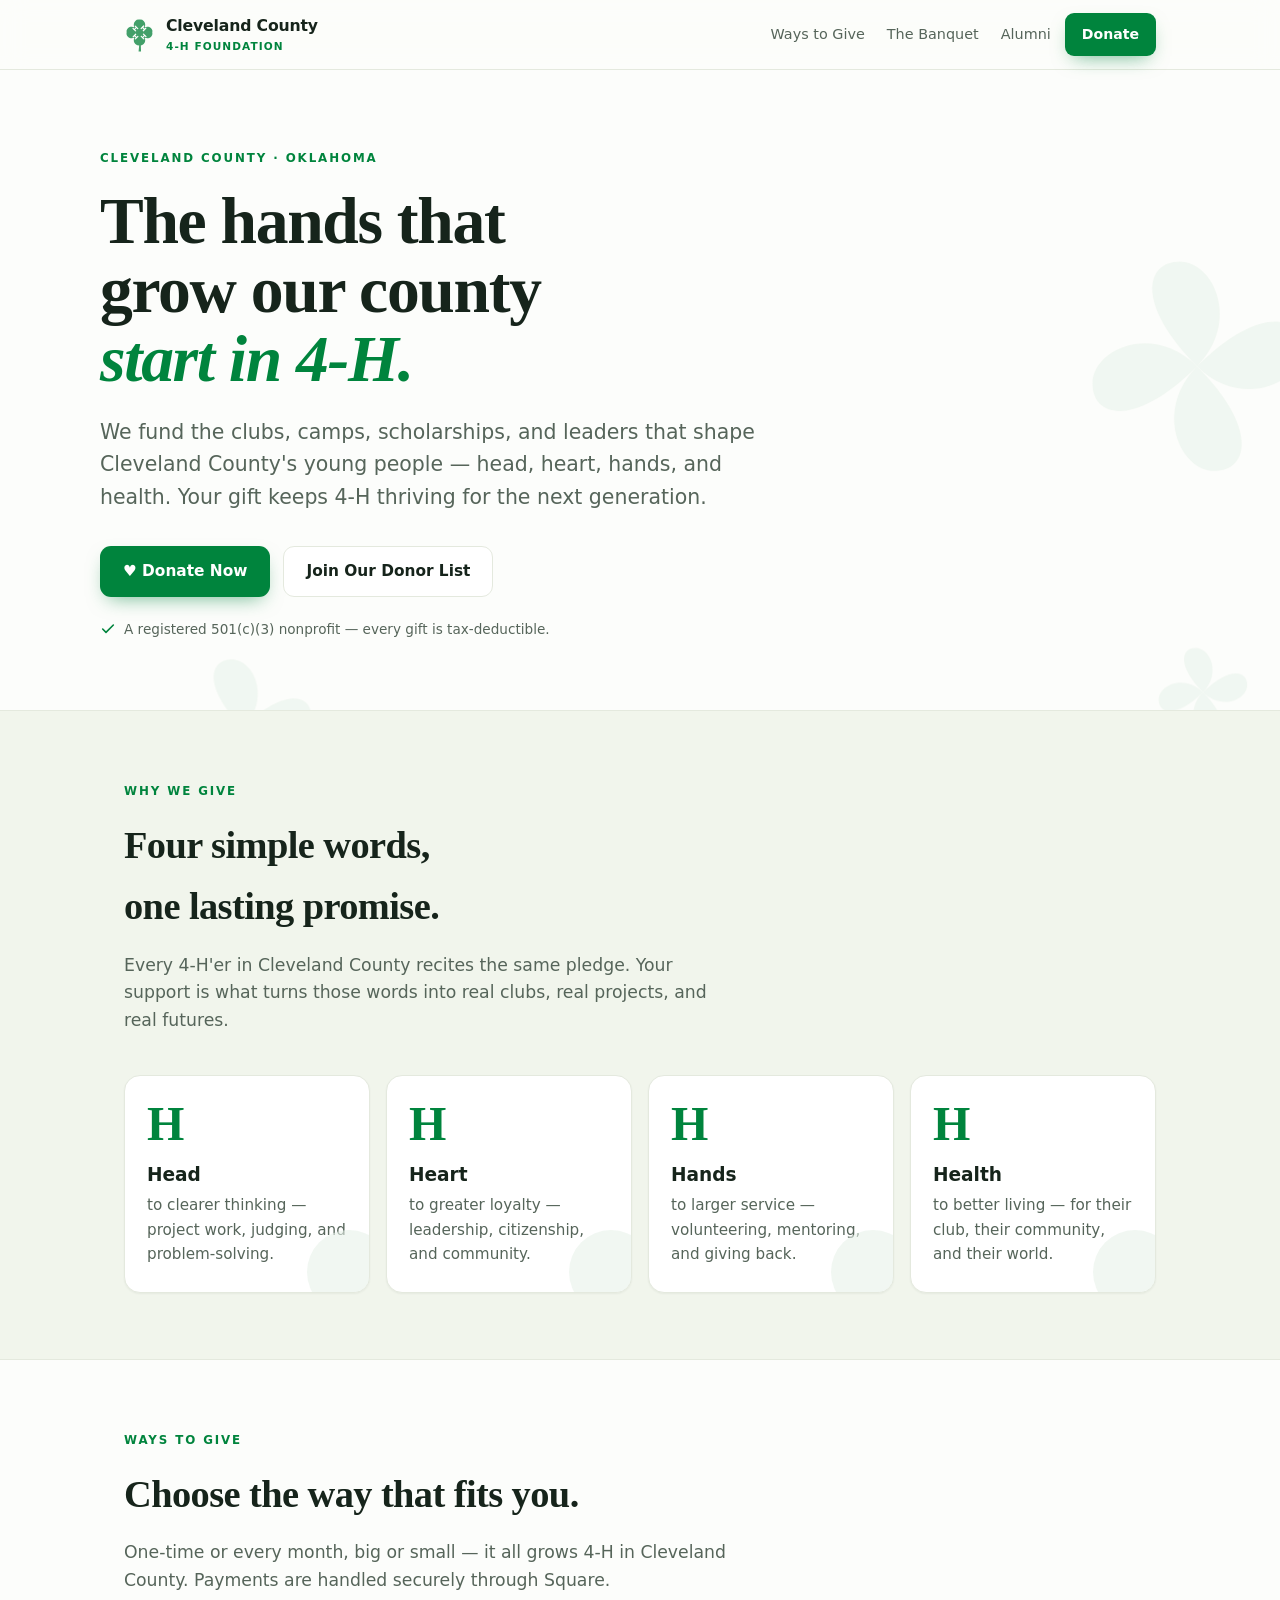
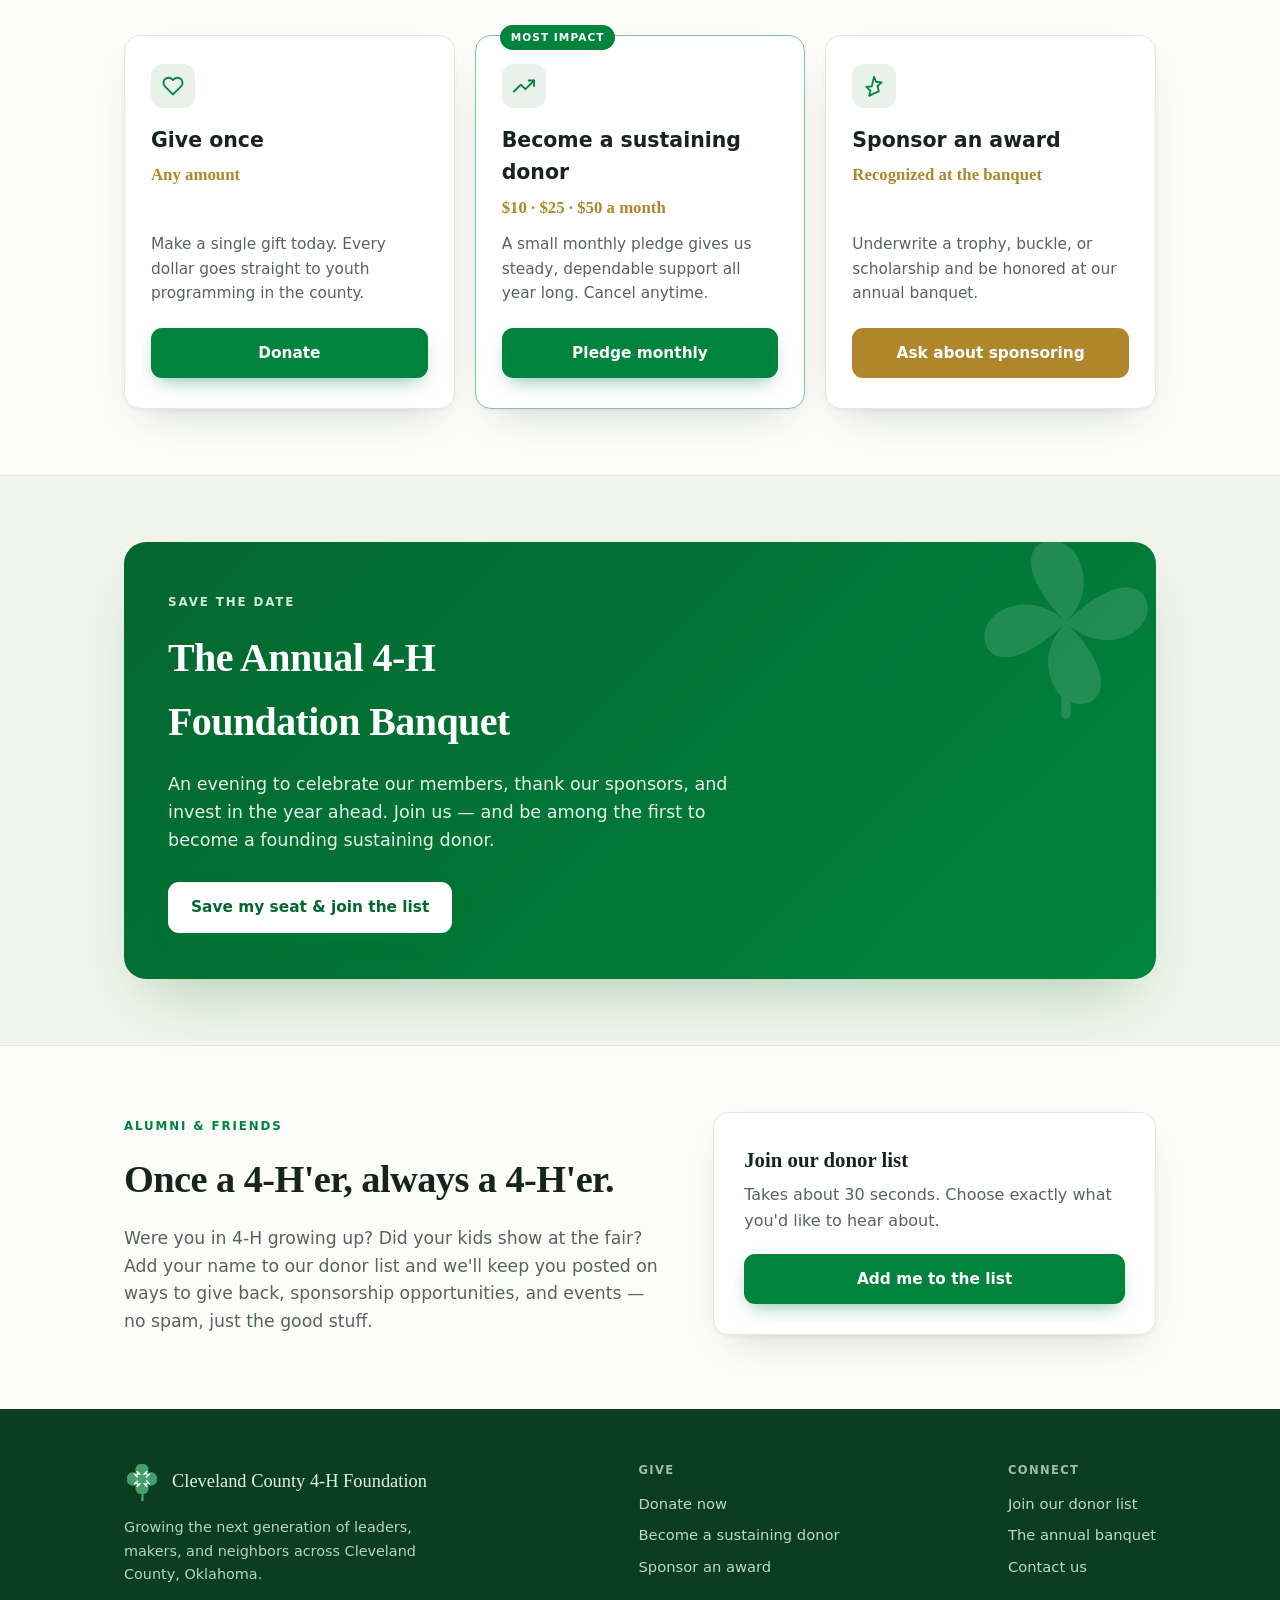
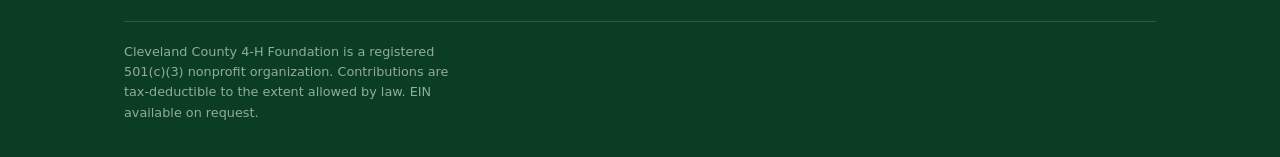
==== index.html @ 8905338c "Add donor-list backend + on-site signup form; refine logo - Cloudflare Pages Functions: /api/join (s" ====
<!DOCTYPE html>
<html lang="en">
<head>
<meta charset="utf-8">
<meta name="viewport" content="width=device-width, initial-scale=1">
<meta name="description" content="The Cleveland County 4-H Foundation funds the clubs, camps, scholarships, and leaders that shape young people across Cleveland County, Oklahoma. Donate or join our donor list.">
<link rel="canonical" href="https://ccok4h.org/">
<link rel="icon" type="image/png" href="/assets/favicon.png">
<meta name="theme-color" content="#00843D">
<meta property="og:type" content="website">
<meta property="og:site_name" content="Cleveland County 4-H Foundation">
<meta property="og:title" content="Cleveland County 4-H Foundation">
<meta property="og:description" content="Growing the next generation across Cleveland County, Oklahoma. Donate or join our donor list.">
<meta property="og:url" content="https://ccok4h.org/">
<meta property="og:image" content="https://ccok4h.org/assets/og-image.png">
<meta property="og:image:width" content="1200">
<meta property="og:image:height" content="630">
<meta name="twitter:card" content="summary_large_image">
<meta name="twitter:title" content="Cleveland County 4-H Foundation">
<meta name="twitter:description" content="Growing the next generation across Cleveland County, Oklahoma.">
<meta name="twitter:image" content="https://ccok4h.org/assets/og-image.png">
<title>Cleveland County 4-H Foundation</title>
<style>
  :root {
    --ground: #FCFDFB;
    --ground-2: #F1F5EC;
    --surface: #FFFFFF;
    --ink: #16241B;
    --muted: #56655A;
    --faint: #859388;
    --line: #E4E9DE;
    --green: #00843D;
    --green-deep: #04672F;
    --green-ink: #0B3D22;
    --green-soft: #E8F2EA;
    --gold: #B0862A;
    --gold-soft: #F7F0DC;
    --shadow-sm: 0 1px 2px rgba(16,36,27,.05);
    --shadow: 0 2px 4px rgba(16,36,27,.04), 0 18px 40px -20px rgba(16,36,27,.22);
    --shadow-lg: 0 30px 60px -24px rgba(4,103,47,.30);
    --r: 16px;
    --maxw: 1080px;
  }
  @media (prefers-color-scheme: dark) {
    :root {
      --ground: #0D110B; --ground-2: #141A11; --surface: #171E13;
      --ink: #E9EFE3; --muted: #A0AC9B; --faint: #6F7C69; --line: #29321F;
      --green: #57BB7E; --green-deep: #74CB95; --green-ink: #BFE6CC; --green-soft: #182617;
      --gold: #D3B058; --gold-soft: #251F0F;
      --shadow-sm: 0 1px 2px rgba(0,0,0,.4);
      --shadow: 0 2px 4px rgba(0,0,0,.3), 0 22px 48px -22px rgba(0,0,0,.7);
      --shadow-lg: 0 34px 70px -26px rgba(0,0,0,.8);
    }
  }
  :root[data-theme="light"] {
    --ground: #FCFDFB; --ground-2: #F1F5EC; --surface: #FFFFFF; --ink: #16241B;
    --muted: #56655A; --faint: #859388; --line: #E4E9DE; --green: #00843D;
    --green-deep: #04672F; --green-ink: #0B3D22; --green-soft: #E8F2EA; --gold: #B0862A;
    --gold-soft: #F7F0DC; --shadow-sm: 0 1px 2px rgba(16,36,27,.05);
    --shadow: 0 2px 4px rgba(16,36,27,.04), 0 18px 40px -20px rgba(16,36,27,.22);
    --shadow-lg: 0 30px 60px -24px rgba(4,103,47,.30);
  }
  :root[data-theme="dark"] {
    --ground: #0D110B; --ground-2: #141A11; --surface: #171E13; --ink: #E9EFE3;
    --muted: #A0AC9B; --faint: #6F7C69; --line: #29321F; --green: #57BB7E;
    --green-deep: #74CB95; --green-ink: #BFE6CC; --green-soft: #182617; --gold: #D3B058;
    --gold-soft: #251F0F; --shadow-sm: 0 1px 2px rgba(0,0,0,.4);
    --shadow: 0 2px 4px rgba(0,0,0,.3), 0 22px 48px -22px rgba(0,0,0,.7);
    --shadow-lg: 0 34px 70px -26px rgba(0,0,0,.8);
  }

  * { box-sizing: border-box; }
  html { scroll-behavior: smooth; }
  body {
    margin: 0;
    background: var(--ground);
    color: var(--ink);
    font-family: system-ui, -apple-system, "Segoe UI", Roboto, sans-serif;
    line-height: 1.6;
    -webkit-font-smoothing: antialiased;
  }
  .serif { font-family: Georgia, "Iowan Old Style", "Times New Roman", ui-serif, serif; }
  .eyebrow {
    font-size: .74rem; font-weight: 700; letter-spacing: .16em;
    text-transform: uppercase; color: var(--green);
  }
  a { color: inherit; }
  .shell { max-width: var(--maxw); margin: 0 auto; padding: 0 24px; }

  /* Nav */
  nav {
    position: sticky; top: 0; z-index: 40;
    background: color-mix(in srgb, var(--ground) 82%, transparent);
    backdrop-filter: saturate(1.4) blur(12px);
    border-bottom: 1px solid var(--line);
  }
  .nav-in { max-width: var(--maxw); margin: 0 auto; padding: 13px 24px; display: flex; align-items: center; gap: 14px; }
  .brand { display: flex; align-items: center; gap: 11px; font-weight: 700; font-size: .98rem; letter-spacing: -.01em; }
  .brand .cl { width: 31px; height: auto; flex: none; }
  .brand small { display: block; font-weight: 600; font-size: .66rem; letter-spacing: .1em; text-transform: uppercase; color: var(--green); }
  .nav-spacer { flex: 1; }
  .nav-links { display: flex; gap: 22px; font-size: .9rem; color: var(--muted); }
  .nav-links a { text-decoration: none; }
  .nav-links a:hover { color: var(--green); }

  /* Buttons */
  .btn {
    display: inline-flex; align-items: center; justify-content: center; gap: 8px;
    font: inherit; font-weight: 650; font-size: .96rem;
    padding: 12px 22px; border-radius: 11px; cursor: pointer;
    text-decoration: none; border: 1.5px solid transparent; transition: all .16s; white-space: nowrap;
  }
  .btn.primary { background: var(--green); color: #fff; box-shadow: 0 8px 20px -8px color-mix(in srgb, var(--green) 60%, transparent); }
  .btn.primary:hover { background: var(--green-deep); transform: translateY(-1px); box-shadow: 0 12px 26px -8px color-mix(in srgb, var(--green) 65%, transparent); }
  .btn.ghost { background: var(--surface); color: var(--ink); border-color: var(--line); }
  .btn.ghost:hover { border-color: var(--green); color: var(--green); transform: translateY(-1px); }
  .btn.gold { background: var(--gold); color: #fff; }
  .btn.gold:hover { filter: brightness(1.05); transform: translateY(-1px); }
  .btn.sm { padding: 9px 16px; font-size: .88rem; border-radius: 9px; }
  .btn:focus-visible { outline: 3px solid color-mix(in srgb, var(--green) 40%, transparent); outline-offset: 2px; }

  /* Hero */
  header.hero { position: relative; overflow: hidden; }
  .hero-bg { position: absolute; inset: 0; z-index: 0; pointer-events: none; }
  .hero-in { position: relative; z-index: 1; padding: 74px 0 70px; }
  .hero h1 {
    font-weight: 600; letter-spacing: -.02em; line-height: 1.05;
    font-size: clamp(2.3rem, 6.2vw, 4.1rem); margin: 18px 0 0; max-width: 15ch; text-wrap: balance;
  }
  .hero h1 em { font-style: italic; color: var(--green); }
  .hero .lede { font-size: clamp(1.05rem, 2.2vw, 1.28rem); color: var(--muted); max-width: 52ch; margin: 22px 0 0; }
  .hero-cta { display: flex; flex-wrap: wrap; gap: 13px; margin-top: 32px; }
  .trust { margin-top: 22px; font-size: .85rem; color: var(--muted); display: flex; align-items: center; gap: 8px; }
  .trust svg { color: var(--green); flex: none; }

  /* Section frame */
  section { padding: 66px 0; }
  section.tint { background: var(--ground-2); border-top: 1px solid var(--line); border-bottom: 1px solid var(--line); }
  .sec-head { max-width: 60ch; }
  .sec-head h2 { font-weight: 600; letter-spacing: -.015em; font-size: clamp(1.7rem, 4vw, 2.4rem); margin: 12px 0 0; text-wrap: balance; }
  .sec-head p { color: var(--muted); font-size: 1.08rem; margin: 14px 0 0; }

  /* Pledge / four H */
  .pledge-grid { display: grid; grid-template-columns: repeat(4, 1fr); gap: 16px; margin-top: 40px; }
  .h-card {
    background: var(--surface); border: 1px solid var(--line); border-radius: var(--r);
    padding: 24px 22px 26px; box-shadow: var(--shadow-sm); position: relative; overflow: hidden;
  }
  .h-card .big { font-family: Georgia, serif; font-size: 3rem; font-weight: 600; color: var(--green); line-height: 1; }
  .h-card h3 { margin: 12px 0 4px; font-size: 1.16rem; }
  .h-card p { margin: 0; color: var(--muted); font-size: .95rem; }
  .h-card::after { content: ""; position: absolute; right: -22px; bottom: -22px; width: 84px; height: 84px; background: var(--green-soft); border-radius: 50%; opacity: .6; }

  /* Ways to give */
  .give-grid { display: grid; grid-template-columns: repeat(3, 1fr); gap: 20px; margin-top: 40px; }
  .give {
    background: var(--surface); border: 1px solid var(--line); border-radius: var(--r);
    padding: 28px 26px 30px; display: flex; flex-direction: column; box-shadow: var(--shadow);
    transition: transform .18s, box-shadow .18s; position: relative;
  }
  .give:hover { transform: translateY(-3px); box-shadow: var(--shadow-lg); }
  .give.feature { border-color: color-mix(in srgb, var(--green) 40%, var(--line)); }
  .give .tag {
    position: absolute; top: -11px; left: 24px; background: var(--green); color: #fff;
    font-size: .66rem; font-weight: 700; letter-spacing: .1em; text-transform: uppercase;
    padding: 4px 11px; border-radius: 999px;
  }
  .give .ic { width: 44px; height: 44px; border-radius: 12px; background: var(--green-soft); color: var(--green); display: grid; place-items: center; margin-bottom: 16px; }
  .give h3 { margin: 0 0 6px; font-size: 1.28rem; }
  .give .amt { font-family: Georgia, serif; font-size: 1.05rem; color: var(--gold); font-weight: 600; margin: 0 0 10px; }
  .give p { margin: 0 0 22px; color: var(--muted); font-size: .96rem; flex: 1; }
  .give .btn { width: 100%; }

  /* Banquet */
  .banner {
    background: linear-gradient(135deg, var(--green-deep), var(--green));
    color: #fff; border-radius: 22px; padding: 46px 44px; position: relative; overflow: hidden;
    box-shadow: var(--shadow-lg);
  }
  .banner .eyebrow { color: color-mix(in srgb, #fff 82%, var(--green)); }
  .banner h2 { color: #fff; font-weight: 600; letter-spacing: -.015em; font-size: clamp(1.8rem, 4vw, 2.5rem); margin: 12px 0 0; max-width: 20ch; text-wrap: balance; }
  .banner p { color: rgba(255,255,255,.9); font-size: 1.1rem; max-width: 54ch; margin: 16px 0 0; }
  .banner .btn { margin-top: 28px; }
  .banner .btn.primary { background: #fff; color: var(--green-deep); }
  .banner .btn.primary:hover { background: #fff; filter: brightness(.96); }
  .banner .cl-water { position: absolute; right: -40px; top: -40px; width: 260px; height: 260px; opacity: .13; }

  /* Alumni split */
  .split { display: grid; grid-template-columns: 1.1fr .9fr; gap: 48px; align-items: center; }
  .split .card {
    background: var(--surface); border: 1px solid var(--line); border-radius: var(--r);
    padding: 30px; box-shadow: var(--shadow);
  }
  .split .card h3 { margin: 0 0 6px; font-size: 1.3rem; }
  .split .card p { color: var(--muted); margin: 0 0 20px; }

  /* Footer */
  footer { background: var(--green-ink); color: color-mix(in srgb, #fff 88%, var(--green)); padding: 52px 0 34px; margin-top: 8px; }
  @media (prefers-color-scheme: dark) { footer { background: #0A0F08; } }
  :root[data-theme="dark"] footer { background: #0A0F08; }
  :root[data-theme="light"] footer { background: var(--green-ink); color: color-mix(in srgb, #fff 88%, var(--green)); }
  .foot-grid { display: flex; justify-content: space-between; gap: 32px; flex-wrap: wrap; align-items: flex-start; }
  .foot-brand { display: flex; align-items: center; gap: 12px; font-family: Georgia, serif; font-size: 1.15rem; }
  .foot-brand .cl { width: 36px; height: auto; }
  footer p { margin: 0; font-size: .9rem; opacity: .82; max-width: 40ch; }
  .foot-col h4 { font-size: .72rem; letter-spacing: .12em; text-transform: uppercase; margin: 0 0 12px; opacity: .7; }
  .foot-col a { display: block; color: inherit; text-decoration: none; opacity: .85; font-size: .92rem; margin-bottom: 8px; }
  .foot-col a:hover { opacity: 1; text-decoration: underline; }
  .foot-rule { border: none; border-top: 1px solid rgba(255,255,255,.14); margin: 34px 0 20px; }
  .foot-fine { font-size: .8rem; opacity: .62; }

  @media (max-width: 860px) {
    .pledge-grid { grid-template-columns: repeat(2, 1fr); }
    .give-grid { grid-template-columns: 1fr; }
    .split { grid-template-columns: 1fr; gap: 28px; }
    .nav-links { display: none; }
  }
  @media (max-width: 460px) {
    .pledge-grid { grid-template-columns: 1fr; }
    .banner { padding: 34px 26px; }
  }
  @media (prefers-reduced-motion: reduce) { html { scroll-behavior: auto; } * { transition: none !important; } }

  /* Join modal */
  .modal-overlay {
    position: fixed; inset: 0; background: rgba(11,26,17,.55); backdrop-filter: blur(3px);
    display: none; align-items: flex-start; justify-content: center; padding: 5vh 16px;
    z-index: 100; overflow-y: auto;
  }
  .modal-overlay.open { display: flex; }
  .modal {
    background: var(--surface); border: 1px solid var(--line); border-radius: 18px;
    box-shadow: var(--shadow-lg); width: 100%; max-width: 520px; overflow: hidden;
  }
  .modal-head { padding: 22px 26px 16px; border-bottom: 1px solid var(--line); position: relative; }
  .modal-head h3 { margin: 0 0 4px; font-family: Georgia, serif; font-size: 1.35rem; }
  .modal-head p { margin: 0; color: var(--muted); font-size: .92rem; }
  .modal-close {
    position: absolute; top: 14px; right: 16px; background: none; border: none;
    font-size: 1.6rem; line-height: 1; color: var(--faint); cursor: pointer; padding: 4px 8px; border-radius: 8px;
  }
  .modal-close:hover { color: var(--ink); background: var(--ground-2); }
  .modal-body { padding: 22px 26px 26px; }
  form.join { display: flex; flex-direction: column; gap: 15px; }
  .frow { display: flex; gap: 12px; }
  .frow > .fld { flex: 1; min-width: 0; }
  .fld { display: flex; flex-direction: column; gap: 5px; }
  .fld > span.lb { font-size: .72rem; font-weight: 700; letter-spacing: .04em; text-transform: uppercase; color: var(--muted); }
  .fld input, .fld select {
    font: inherit; color: var(--ink); background: var(--surface);
    border: 1.5px solid var(--line); border-radius: 9px; padding: 10px 12px; width: 100%;
  }
  .fld input:focus, .fld select:focus { outline: none; border-color: var(--green); box-shadow: 0 0 0 3px color-mix(in srgb, var(--green) 20%, transparent); }
  .ints { display: grid; grid-template-columns: 1fr 1fr; gap: 8px; }
  .int { display: flex; align-items: center; gap: 9px; border: 1.5px solid var(--line); border-radius: 9px; padding: 9px 11px; font-size: .88rem; cursor: pointer; }
  .int:has(input:checked) { border-color: var(--green); background: var(--green-soft); }
  .int input, .mrow input { accent-color: var(--green); width: 17px; height: 17px; flex: none; margin: 0; }
  .mrow { display: flex; align-items: center; gap: 10px; font-size: .93rem; cursor: pointer; }
  .hpot { position: absolute; left: -9999px; width: 1px; height: 1px; overflow: hidden; }
  .msg { font-size: .88rem; padding: 10px 12px; border-radius: 9px; display: none; }
  .msg.err { display: block; background: color-mix(in srgb, #A5342A 12%, var(--surface)); color: #A5342A; border: 1px solid color-mix(in srgb, #A5342A 30%, transparent); }
  .modal-ok { text-align: center; padding: 14px 6px 6px; }
  .modal-ok .big { font-size: 2.6rem; }
  .modal-ok h3 { font-family: Georgia, serif; margin: 8px 0 6px; font-size: 1.4rem; }
  .modal-ok p { color: var(--muted); margin: 0; }
</style>
</head>
<body>
<!-- reusable clovers -->
<svg width="0" height="0" style="position:absolute" aria-hidden="true"><defs>
  <!-- simple silhouette for faint background decor -->
  <g id="clover">
    <path d="M50 50 C 50 30, 30 22, 22 30 C 14 38, 22 50, 50 50 Z" transform="rotate(-45 50 50)"/>
    <path d="M50 50 C 50 30, 30 22, 22 30 C 14 38, 22 50, 50 50 Z" transform="rotate(45 50 50)"/>
    <path d="M50 50 C 50 30, 30 22, 22 30 C 14 38, 22 50, 50 50 Z" transform="rotate(135 50 50)"/>
    <path d="M50 50 C 50 30, 30 22, 22 30 C 14 38, 22 50, 50 50 Z" transform="rotate(225 50 50)"/>
  </g>
  <!-- official-style 4-H emblem: four heart leaves with white H's + stem -->
  <path id="leaf4" d="M50 49 C 41 41 32 44 25 37 C 16 29 19 14 33 14 C 42 14 47 20 50 26 C 53 20 58 14 67 14 C 81 14 84 29 75 37 C 68 44 59 41 50 49 Z"/>
  <g id="h4" fill="#ffffff">
    <rect x="43" y="24" width="3.6" height="15" rx="0.5"/>
    <rect x="52.9" y="24" width="3.6" height="15" rx="0.5"/>
    <rect x="43" y="29.7" width="13.5" height="3.6" rx="0.5"/>
  </g>
  <g id="clover4h">
    <circle cx="50" cy="50" r="15" fill="#43A06A"/>
    <path d="M50 52 C 49 72 50 92 47 111 L 55 111 C 54 92 55 72 52 53 Z" fill="#43A06A"/>
    <g fill="#43A06A">
      <use href="#leaf4" transform="rotate(45 50 50)"/>
      <use href="#leaf4" transform="rotate(135 50 50)"/>
      <use href="#leaf4" transform="rotate(225 50 50)"/>
      <use href="#leaf4" transform="rotate(315 50 50)"/>
    </g>
    <use href="#h4" transform="rotate(45 50 50)"/>
    <use href="#h4" transform="rotate(135 50 50)"/>
    <use href="#h4" transform="rotate(225 50 50)"/>
    <use href="#h4" transform="rotate(315 50 50)"/>
  </g>
</defs></svg>

<nav>
  <div class="nav-in">
    <a class="brand" href="#top" style="text-decoration:none">
      <svg class="cl" viewBox="0 0 100 114" aria-hidden="true"><use href="#clover4h"/></svg>
      <span>Cleveland County<small>4-H Foundation</small></span>
    </a>
    <div class="nav-spacer"></div>
    <div class="nav-links">
      <a href="#give">Ways to Give</a>
      <a href="#banquet">The Banquet</a>
      <a href="#connect">Alumni</a>
    </div>
    <a class="btn primary sm" href="https://checkout.square.site/merchant/MLAEHHASYZ277/checkout/XHMNCW7ZCXHQAW6TO4HHCJDJ" target="_blank" rel="noopener" data-donate>Donate</a>
  </div>
</nav>

<header class="hero" id="top">
  <svg class="hero-bg" viewBox="0 0 1080 620" preserveAspectRatio="xMidYMid slice" aria-hidden="true">
    <g fill="var(--green)" opacity="0.05">
      <g transform="translate(880,120) scale(2.6)"><use href="#clover"/></g>
      <g transform="translate(120,470) scale(1.7)"><use href="#clover"/></g>
      <g transform="translate(960,470) scale(1.1)"><use href="#clover"/></g>
    </g>
  </svg>
  <div class="shell hero-in">
    <span class="eyebrow">Cleveland County · Oklahoma</span>
    <h1 class="serif">The hands that grow our county <em>start in 4-H.</em></h1>
    <p class="lede">We fund the clubs, camps, scholarships, and leaders that shape Cleveland County's young people — head, heart, hands, and health. Your gift keeps 4-H thriving for the next generation.</p>
    <div class="hero-cta">
      <a class="btn primary" href="https://checkout.square.site/merchant/MLAEHHASYZ277/checkout/XHMNCW7ZCXHQAW6TO4HHCJDJ" target="_blank" rel="noopener" data-donate>♥ Donate Now</a>
      <a class="btn ghost" href="#connect" data-join>Join Our Donor List</a>
    </div>
    <div class="trust">
      <svg width="16" height="16" viewBox="0 0 24 24" fill="none" stroke="currentColor" stroke-width="2.4"><path d="M20 6L9 17l-5-5" stroke-linecap="round" stroke-linejoin="round"/></svg>
      A registered 501(c)(3) nonprofit — every gift is tax-deductible.
    </div>
  </div>
</header>

<section class="tint">
  <div class="shell">
    <div class="sec-head">
      <span class="eyebrow">Why we give</span>
      <h2 class="serif">Four simple words, one lasting promise.</h2>
      <p>Every 4-H'er in Cleveland County recites the same pledge. Your support is what turns those words into real clubs, real projects, and real futures.</p>
    </div>
    <div class="pledge-grid">
      <div class="h-card"><div class="big serif">H</div><h3>Head</h3><p>to clearer thinking — project work, judging, and problem-solving.</p></div>
      <div class="h-card"><div class="big serif">H</div><h3>Heart</h3><p>to greater loyalty — leadership, citizenship, and community.</p></div>
      <div class="h-card"><div class="big serif">H</div><h3>Hands</h3><p>to larger service — volunteering, mentoring, and giving back.</p></div>
      <div class="h-card"><div class="big serif">H</div><h3>Health</h3><p>to better living — for their club, their community, and their world.</p></div>
    </div>
  </div>
</section>

<section id="give">
  <div class="shell">
    <div class="sec-head">
      <span class="eyebrow">Ways to give</span>
      <h2 class="serif">Choose the way that fits you.</h2>
      <p>One-time or every month, big or small — it all grows 4-H in Cleveland County. Payments are handled securely through Square.</p>
    </div>
    <div class="give-grid">
      <div class="give">
        <div class="ic"><svg width="22" height="22" viewBox="0 0 24 24" fill="none" stroke="currentColor" stroke-width="2"><path d="M20.8 4.6a5.5 5.5 0 00-7.8 0L12 5.6l-1-1a5.5 5.5 0 10-7.8 7.8l1 1 7.8 7.8 7.8-7.8 1-1a5.5 5.5 0 000-7.8z" stroke-linecap="round" stroke-linejoin="round"/></svg></div>
        <h3>Give once</h3>
        <p class="amt">Any amount</p>
        <p>Make a single gift today. Every dollar goes straight to youth programming in the county.</p>
        <a class="btn primary" href="https://checkout.square.site/merchant/MLAEHHASYZ277/checkout/XHMNCW7ZCXHQAW6TO4HHCJDJ" target="_blank" rel="noopener" data-donate>Donate</a>
      </div>
      <div class="give feature">
        <span class="tag">Most impact</span>
        <div class="ic"><svg width="22" height="22" viewBox="0 0 24 24" fill="none" stroke="currentColor" stroke-width="2"><path d="M23 6l-9.5 9.5-5-5L1 18" stroke-linecap="round" stroke-linejoin="round"/><path d="M17 6h6v6" stroke-linecap="round" stroke-linejoin="round"/></svg></div>
        <h3>Become a sustaining donor</h3>
        <p class="amt">$10 · $25 · $50 a month</p>
        <p>A small monthly pledge gives us steady, dependable support all year long. Cancel anytime.</p>
        <a class="btn primary" href="https://checkout.square.site/merchant/MLAEHHASYZ277/checkout/XHMNCW7ZCXHQAW6TO4HHCJDJ" target="_blank" rel="noopener" data-donate>Pledge monthly</a>
      </div>
      <div class="give">
        <div class="ic"><svg width="22" height="22" viewBox="0 0 24 24" fill="none" stroke="currentColor" stroke-width="2"><path d="M12 2l2.4 5.4 5.9.6-4.4 4 1.3 5.8L12 20l-5.2 2.8 1.3-5.8-4.4-4 5.9-.6z" stroke-linecap="round" stroke-linejoin="round"/></svg></div>
        <h3>Sponsor an award</h3>
        <p class="amt">Recognized at the banquet</p>
        <p>Underwrite a trophy, buckle, or scholarship and be honored at our annual banquet.</p>
        <a class="btn gold" href="#connect" data-join>Ask about sponsoring</a>
      </div>
    </div>
  </div>
</section>

<section class="tint" id="banquet">
  <div class="shell">
    <div class="banner">
      <svg class="cl-water" viewBox="0 0 100 108" fill="#fff" aria-hidden="true"><use href="#clover"/><rect x="48" y="50" width="4" height="40" rx="2"/></svg>
      <span class="eyebrow">Save the date</span>
      <h2 class="serif">The Annual 4-H Foundation Banquet</h2>
      <p>An evening to celebrate our members, thank our sponsors, and invest in the year ahead. Join us — and be among the first to become a founding sustaining donor.</p>
      <a class="btn primary" href="#connect" data-join>Save my seat &amp; join the list</a>
    </div>
  </div>
</section>

<section id="connect">
  <div class="shell">
    <div class="split">
      <div class="sec-head">
        <span class="eyebrow">Alumni &amp; friends</span>
        <h2 class="serif">Once a 4-H'er, always a 4-H'er.</h2>
        <p>Were you in 4-H growing up? Did your kids show at the fair? Add your name to our donor list and we'll keep you posted on ways to give back, sponsorship opportunities, and events — no spam, just the good stuff.</p>
      </div>
      <div class="card">
        <h3 class="serif">Join our donor list</h3>
        <p>Takes about 30 seconds. Choose exactly what you'd like to hear about.</p>
        <a class="btn primary" href="#connect" data-join style="width:100%">Add me to the list</a>
      </div>
    </div>
  </div>
</section>

<footer>
  <div class="shell">
    <div class="foot-grid">
      <div style="max-width:34ch">
        <div class="foot-brand">
          <svg class="cl" viewBox="0 0 100 114" aria-hidden="true"><use href="#clover4h"/></svg>
          Cleveland County 4-H Foundation
        </div>
        <p style="margin-top:14px">Growing the next generation of leaders, makers, and neighbors across Cleveland County, Oklahoma.</p>
      </div>
      <div class="foot-col">
        <h4>Give</h4>
        <a href="https://checkout.square.site/merchant/MLAEHHASYZ277/checkout/XHMNCW7ZCXHQAW6TO4HHCJDJ" target="_blank" rel="noopener" data-donate>Donate now</a>
        <a href="#give">Become a sustaining donor</a>
        <a href="#give">Sponsor an award</a>
      </div>
      <div class="foot-col">
        <h4>Connect</h4>
        <a href="#connect" data-join>Join our donor list</a>
        <a href="#banquet">The annual banquet</a>
        <a href="#connect">Contact us</a>
      </div>
    </div>
    <hr class="foot-rule">
    <p class="foot-fine">Cleveland County 4-H Foundation is a registered 501(c)(3) nonprofit organization. Contributions are tax-deductible to the extent allowed by law. EIN available on request.</p>
  </div>
</footer>

<div class="modal-overlay" id="joinModal" role="dialog" aria-modal="true" aria-labelledby="jmTitle">
  <div class="modal">
    <div class="modal-head">
      <button class="modal-close" id="jmClose" aria-label="Close">&times;</button>
      <h3 id="jmTitle">Join our donor list</h3>
      <p>Alumni, families &amp; friends of Cleveland County 4-H.</p>
    </div>
    <div class="modal-body">
      <div id="jmForm">
        <form class="join" id="joinForm" novalidate>
          <div class="msg err" id="jmErr"></div>
          <div class="frow">
            <div class="fld"><span class="lb">First name</span><input name="first" autocomplete="given-name" required></div>
            <div class="fld"><span class="lb">Last name</span><input name="last" autocomplete="family-name" required></div>
          </div>
          <div class="fld"><span class="lb">Email</span><input name="email" type="email" autocomplete="email" placeholder="you@example.com" required></div>
          <div class="frow">
            <div class="fld"><span class="lb">Phone <span style="text-transform:none;font-weight:600;color:var(--faint)">· optional</span></span><input name="phone" type="tel" autocomplete="tel"></div>
            <div class="fld"><span class="lb">Your 4-H connection</span>
              <select name="connection">
                <option value="">Choose…</option>
                <option>Alumni</option>
                <option>Current family / parent</option>
                <option>Volunteer / leader</option>
                <option>Community supporter</option>
              </select>
            </div>
          </div>
          <div class="fld"><span class="lb">Keep me posted about</span>
            <div class="ints">
              <label class="int"><input type="checkbox" name="interest" value="Donation opportunities"> Donations</label>
              <label class="int"><input type="checkbox" name="interest" value="Sponsorship / award opportunities"> Sponsor an award</label>
              <label class="int"><input type="checkbox" name="interest" value="Event invitations"> Events</label>
              <label class="int"><input type="checkbox" name="interest" value="Volunteering"> Volunteering</label>
            </div>
          </div>
          <label class="mrow"><input type="checkbox" name="monthly"> I'd like to give monthly</label>
          <input class="hpot" name="website" tabindex="-1" autocomplete="off" aria-hidden="true">
          <button class="btn primary" type="submit" id="jmSubmit" style="width:100%">Add me to the list</button>
        </form>
      </div>
      <div class="modal-ok" id="jmOk" style="display:none">
        <div class="big">🍀</div>
        <h3>You're on the list!</h3>
        <p>Thank you for supporting Cleveland County 4-H.</p>
        <button class="btn ghost sm" id="jmDone" style="margin-top:16px">Close</button>
      </div>
    </div>
  </div>
</div>

<script>
(function () {
  var overlay = document.getElementById("joinModal");
  var errBox = document.getElementById("jmErr");
  var formWrap = document.getElementById("jmForm");
  var okWrap = document.getElementById("jmOk");
  var form = document.getElementById("joinForm");
  var submitBtn = document.getElementById("jmSubmit");

  function open() {
    errBox.style.display = "none";
    formWrap.style.display = "block";
    okWrap.style.display = "none";
    form.reset();
    overlay.classList.add("open");
    document.body.style.overflow = "hidden";
    setTimeout(function () { form.first.focus(); }, 40);
  }
  function close() {
    overlay.classList.remove("open");
    document.body.style.overflow = "";
  }

  document.querySelectorAll("[data-join]").forEach(function (el) {
    el.addEventListener("click", function (e) { e.preventDefault(); open(); });
  });
  document.getElementById("jmClose").addEventListener("click", close);
  document.getElementById("jmDone").addEventListener("click", close);
  overlay.addEventListener("click", function (e) { if (e.target === overlay) close(); });
  document.addEventListener("keydown", function (e) {
    if (e.key === "Escape" && overlay.classList.contains("open")) close();
  });

  form.addEventListener("submit", function (e) {
    e.preventDefault();
    errBox.style.display = "none";
    var data = {
      first: form.first.value.trim(),
      last: form.last.value.trim(),
      email: form.email.value.trim(),
      phone: form.phone.value.trim(),
      connection: form.connection.value,
      interests: [].map.call(form.querySelectorAll("input[name=interest]:checked"), function (i) { return i.value; }),
      monthly: form.monthly.checked,
      website: form.website.value
    };
    if (!data.first || !data.last || !/^[^@\s]+@[^@\s]+\.[^@\s]+$/.test(data.email)) {
      errBox.textContent = "Please enter your name and a valid email.";
      errBox.style.display = "block";
      return;
    }
    submitBtn.disabled = true;
    submitBtn.textContent = "Adding…";
    fetch("/api/join", {
      method: "POST",
      headers: { "content-type": "application/json" },
      body: JSON.stringify(data)
    })
      .then(function (r) { return r.json().then(function (j) { return { ok: r.ok, j: j }; }); })
      .then(function (res) {
        if (res.ok && res.j && res.j.ok) {
          formWrap.style.display = "none";
          okWrap.style.display = "block";
        } else {
          errBox.textContent = (res.j && res.j.error) || "Something went wrong. Please try again.";
          errBox.style.display = "block";
        }
      })
      .catch(function () {
        errBox.textContent = "Network error — please try again.";
        errBox.style.display = "block";
      })
      .finally(function () {
        submitBtn.disabled = false;
        submitBtn.textContent = "Add me to the list";
      });
  });
})();
</script>
</body>
</html>
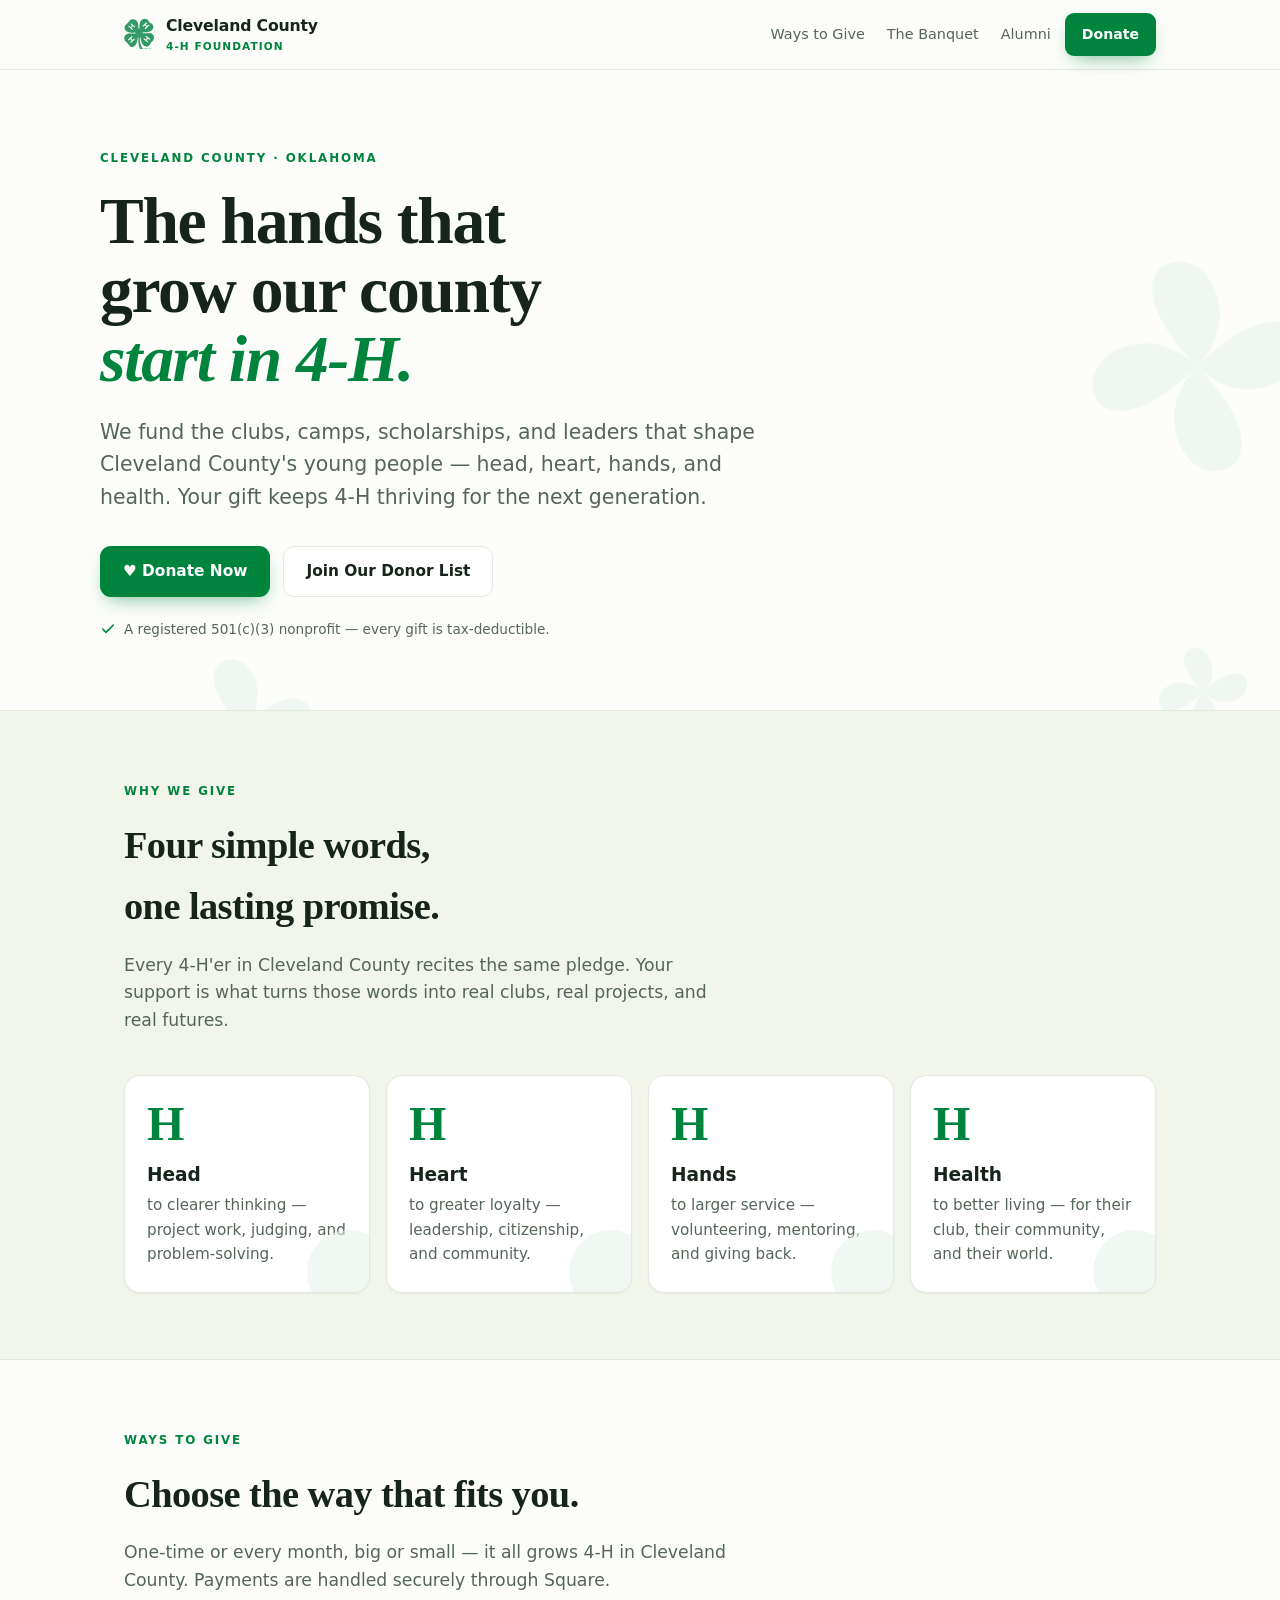
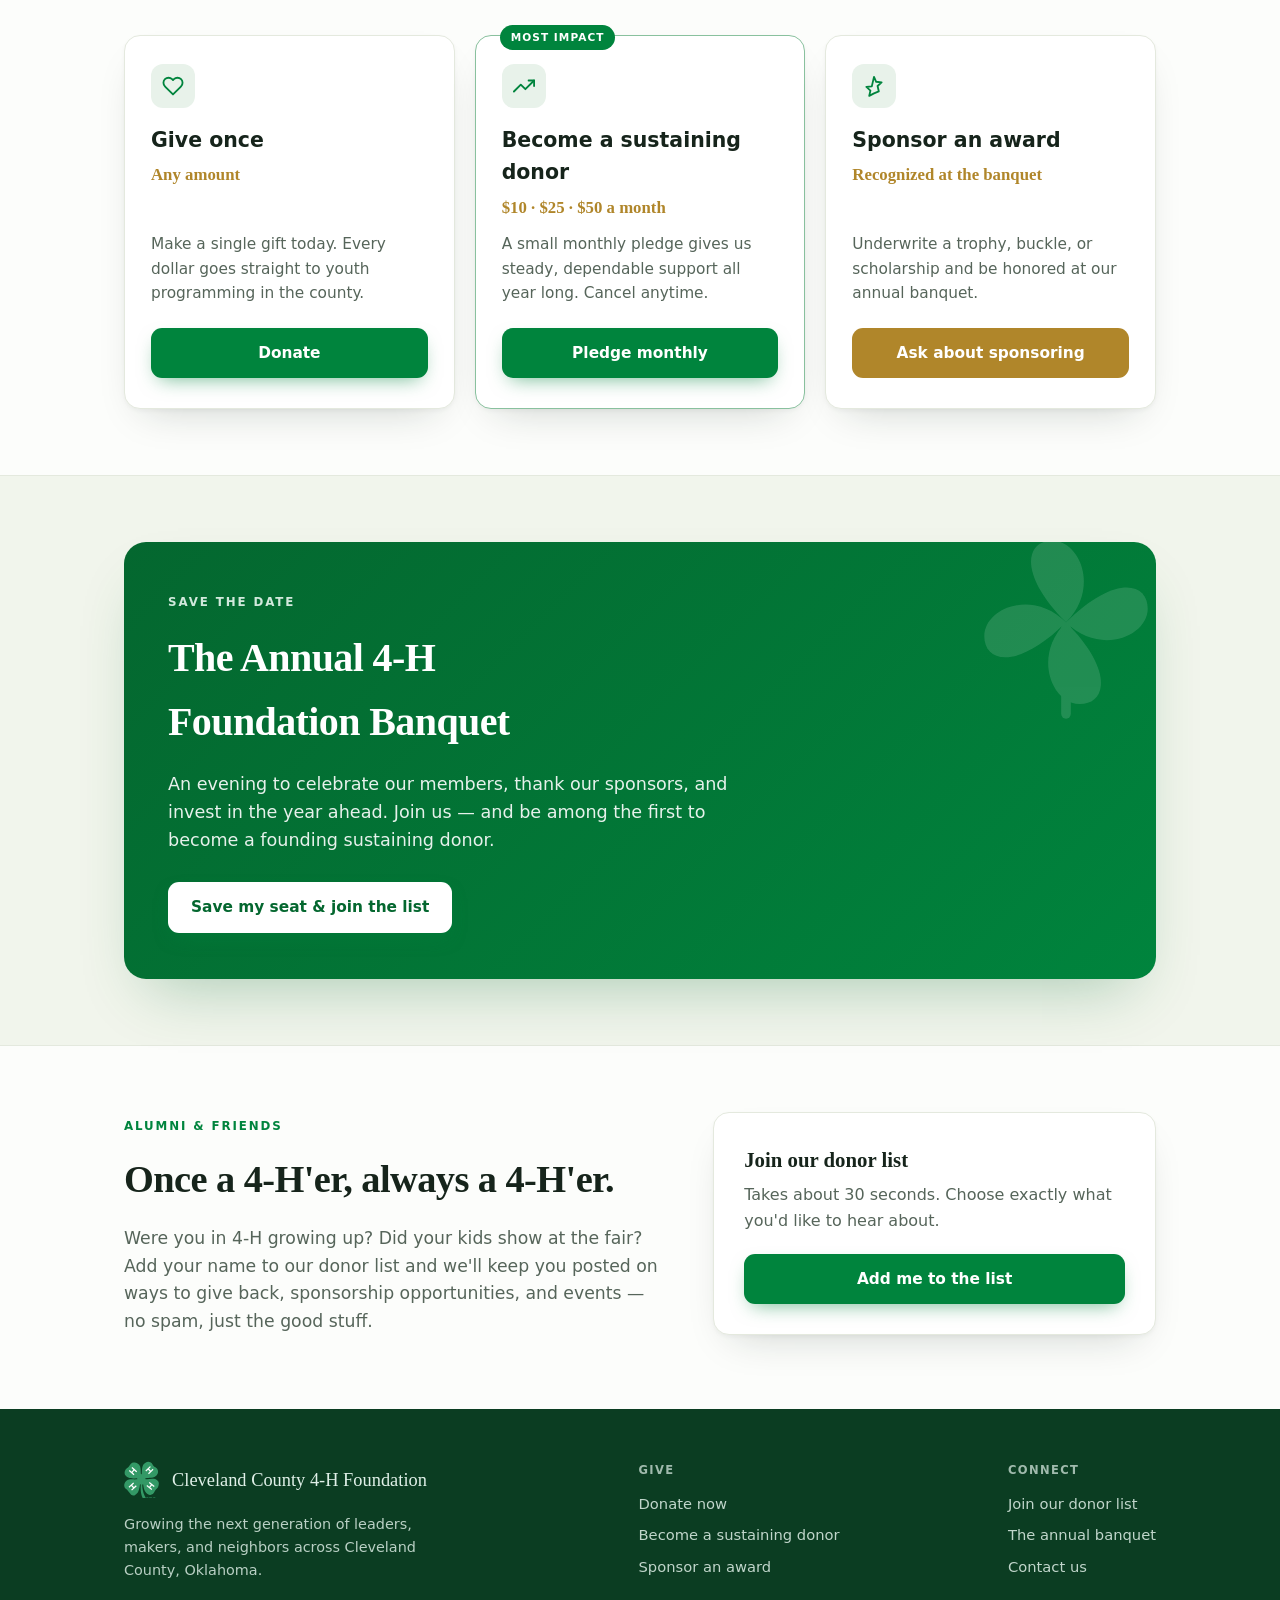
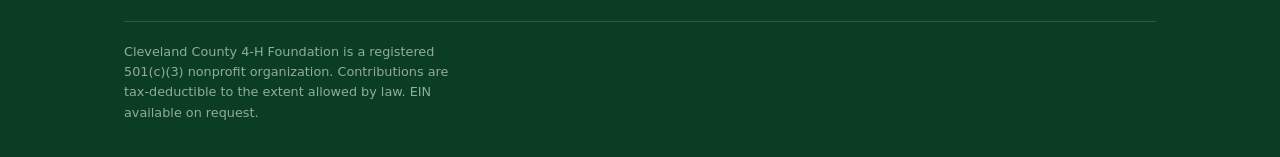
==== commit 4178b7e6: "Use official 4-H emblem (assets/emblom.svg) as the site logo + favicon Header/footer now display the" ====
--- a/index.html
+++ b/index.html
@@ -202,6 +202,7 @@
   .foot-grid { display: flex; justify-content: space-between; gap: 32px; flex-wrap: wrap; align-items: flex-start; }
   .foot-brand { display: flex; align-items: center; gap: 12px; font-family: Georgia, serif; font-size: 1.15rem; }
   .foot-brand .cl { width: 36px; height: auto; }
+  img.cl { display: block; height: auto; object-fit: contain; }
   footer p { margin: 0; font-size: .9rem; opacity: .82; max-width: 40ch; }
   .foot-col h4 { font-size: .72rem; letter-spacing: .12em; text-transform: uppercase; margin: 0 0 12px; opacity: .7; }
   .foot-col a { display: block; color: inherit; text-decoration: none; opacity: .85; font-size: .92rem; margin-bottom: 8px; }
@@ -573,6 +574,22 @@
       });
   });
 })();
+
+// Use the official logo file if it's present; otherwise keep the built-in emblem.
+(function () {
+  var probe = new Image();
+  probe.onload = function () {
+    if (!probe.naturalWidth) return;
+    document.querySelectorAll("svg.cl").forEach(function (svg) {
+      var img = document.createElement("img");
+      img.src = "/assets/emblom.svg";
+      img.alt = "Cleveland County 4-H clover";
+      img.setAttribute("class", svg.getAttribute("class") || "cl");
+      svg.replaceWith(img);
+    });
+  };
+  probe.src = "/assets/emblom.svg";
+})();
 </script>
 </body>
 </html>
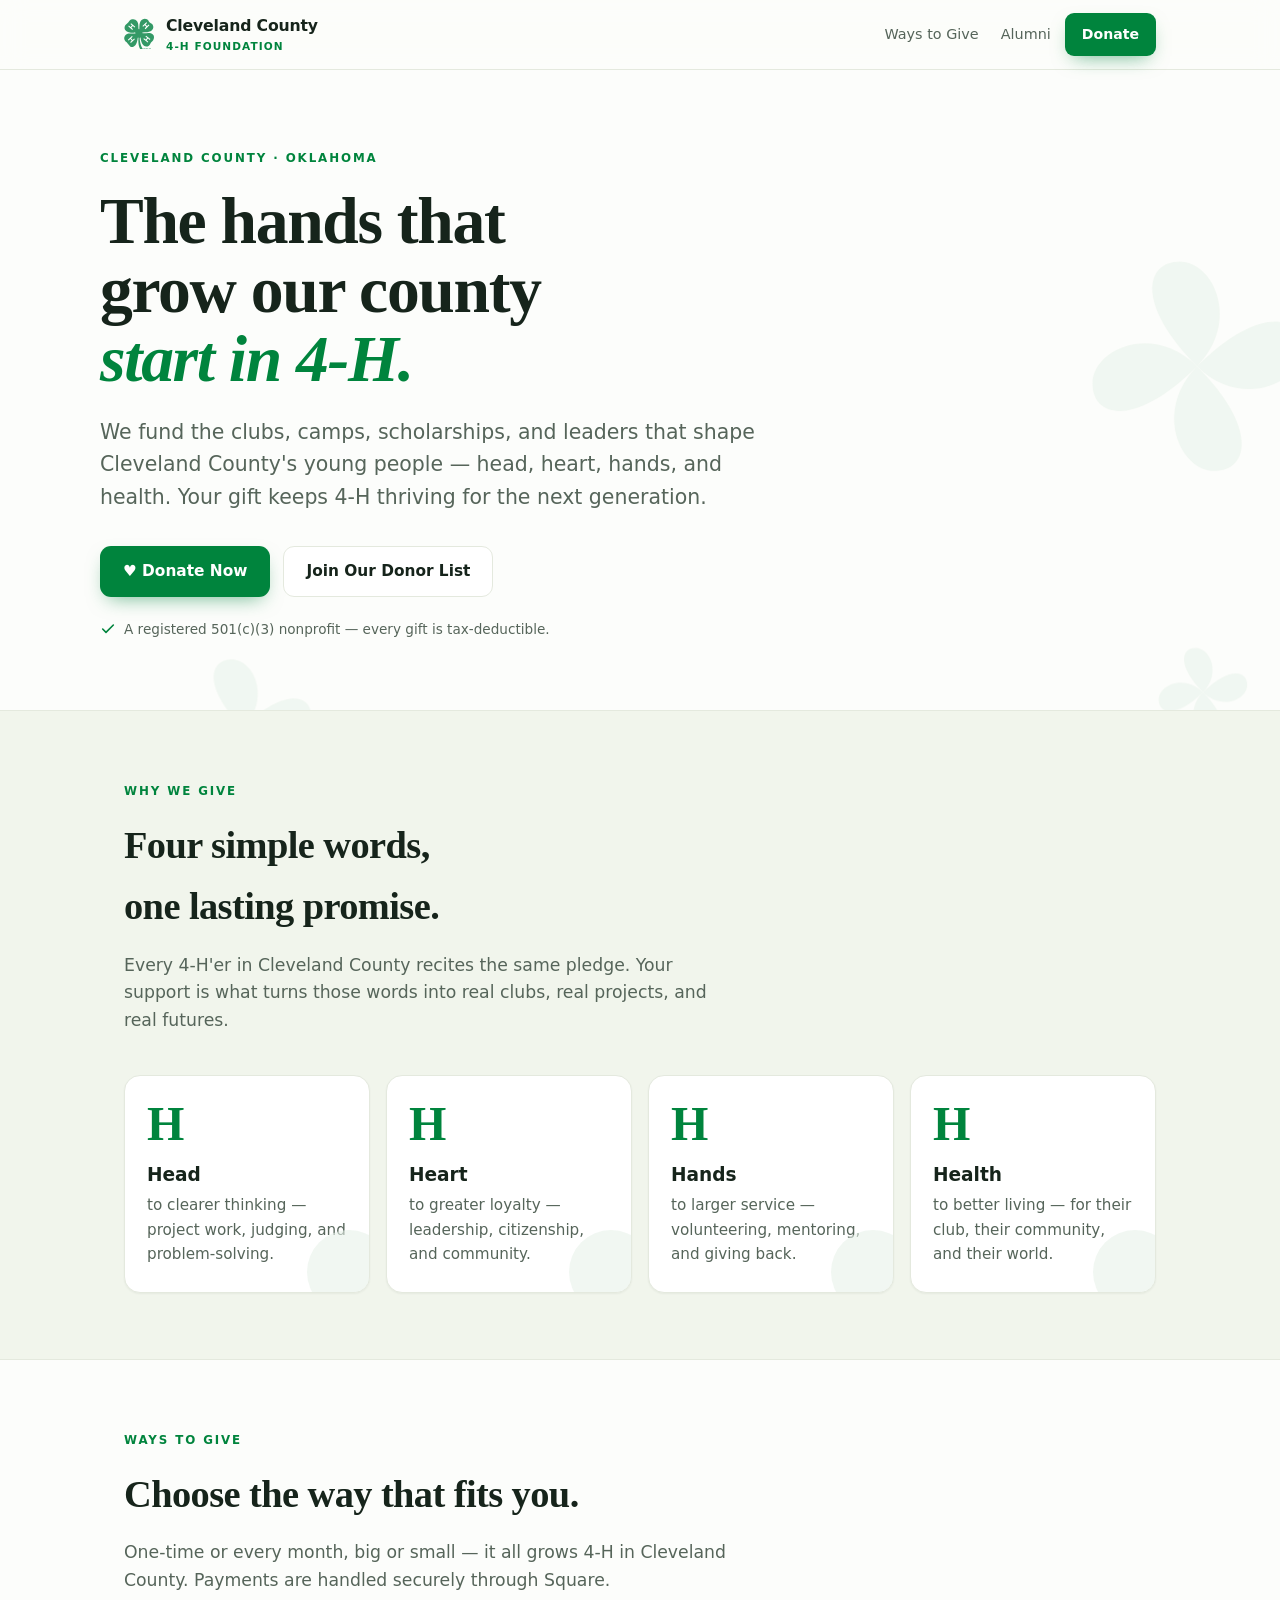
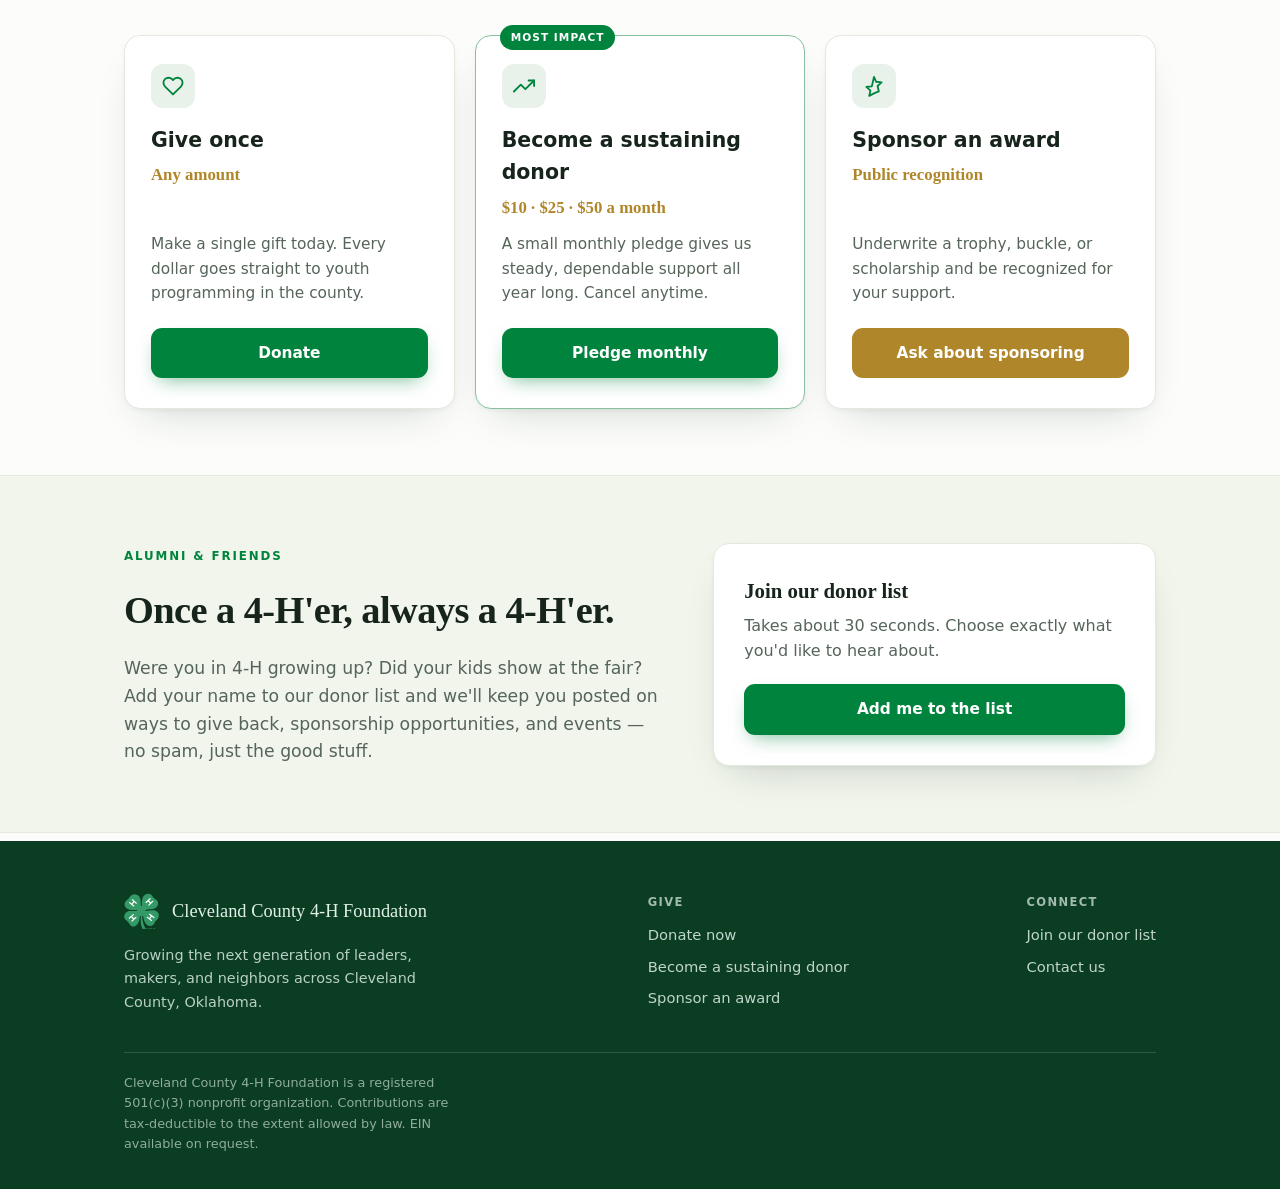
==== commit 36b033ec: "Remove banquet section; restore share image - Drop the banquet section, nav link, and footer link - " ====
--- a/index.html
+++ b/index.html
@@ -308,7 +308,6 @@
     <div class="nav-spacer"></div>
     <div class="nav-links">
       <a href="#give">Ways to Give</a>
-      <a href="#banquet">The Banquet</a>
       <a href="#connect">Alumni</a>
     </div>
     <a class="btn primary sm" href="https://checkout.square.site/merchant/MLAEHHASYZ277/checkout/XHMNCW7ZCXHQAW6TO4HHCJDJ" target="_blank" rel="noopener" data-donate>Donate</a>
@@ -380,27 +379,15 @@
       <div class="give">
         <div class="ic"><svg width="22" height="22" viewBox="0 0 24 24" fill="none" stroke="currentColor" stroke-width="2"><path d="M12 2l2.4 5.4 5.9.6-4.4 4 1.3 5.8L12 20l-5.2 2.8 1.3-5.8-4.4-4 5.9-.6z" stroke-linecap="round" stroke-linejoin="round"/></svg></div>
         <h3>Sponsor an award</h3>
-        <p class="amt">Recognized at the banquet</p>
-        <p>Underwrite a trophy, buckle, or scholarship and be honored at our annual banquet.</p>
+        <p class="amt">Public recognition</p>
+        <p>Underwrite a trophy, buckle, or scholarship and be recognized for your support.</p>
         <a class="btn gold" href="#connect" data-join>Ask about sponsoring</a>
       </div>
     </div>
   </div>
 </section>
 
-<section class="tint" id="banquet">
-  <div class="shell">
-    <div class="banner">
-      <svg class="cl-water" viewBox="0 0 100 108" fill="#fff" aria-hidden="true"><use href="#clover"/><rect x="48" y="50" width="4" height="40" rx="2"/></svg>
-      <span class="eyebrow">Save the date</span>
-      <h2 class="serif">The Annual 4-H Foundation Banquet</h2>
-      <p>An evening to celebrate our members, thank our sponsors, and invest in the year ahead. Join us — and be among the first to become a founding sustaining donor.</p>
-      <a class="btn primary" href="#connect" data-join>Save my seat &amp; join the list</a>
-    </div>
-  </div>
-</section>
-
-<section id="connect">
+<section class="tint" id="connect">
   <div class="shell">
     <div class="split">
       <div class="sec-head">
@@ -436,7 +423,6 @@
       <div class="foot-col">
         <h4>Connect</h4>
         <a href="#connect" data-join>Join our donor list</a>
-        <a href="#banquet">The annual banquet</a>
         <a href="#connect">Contact us</a>
       </div>
     </div>
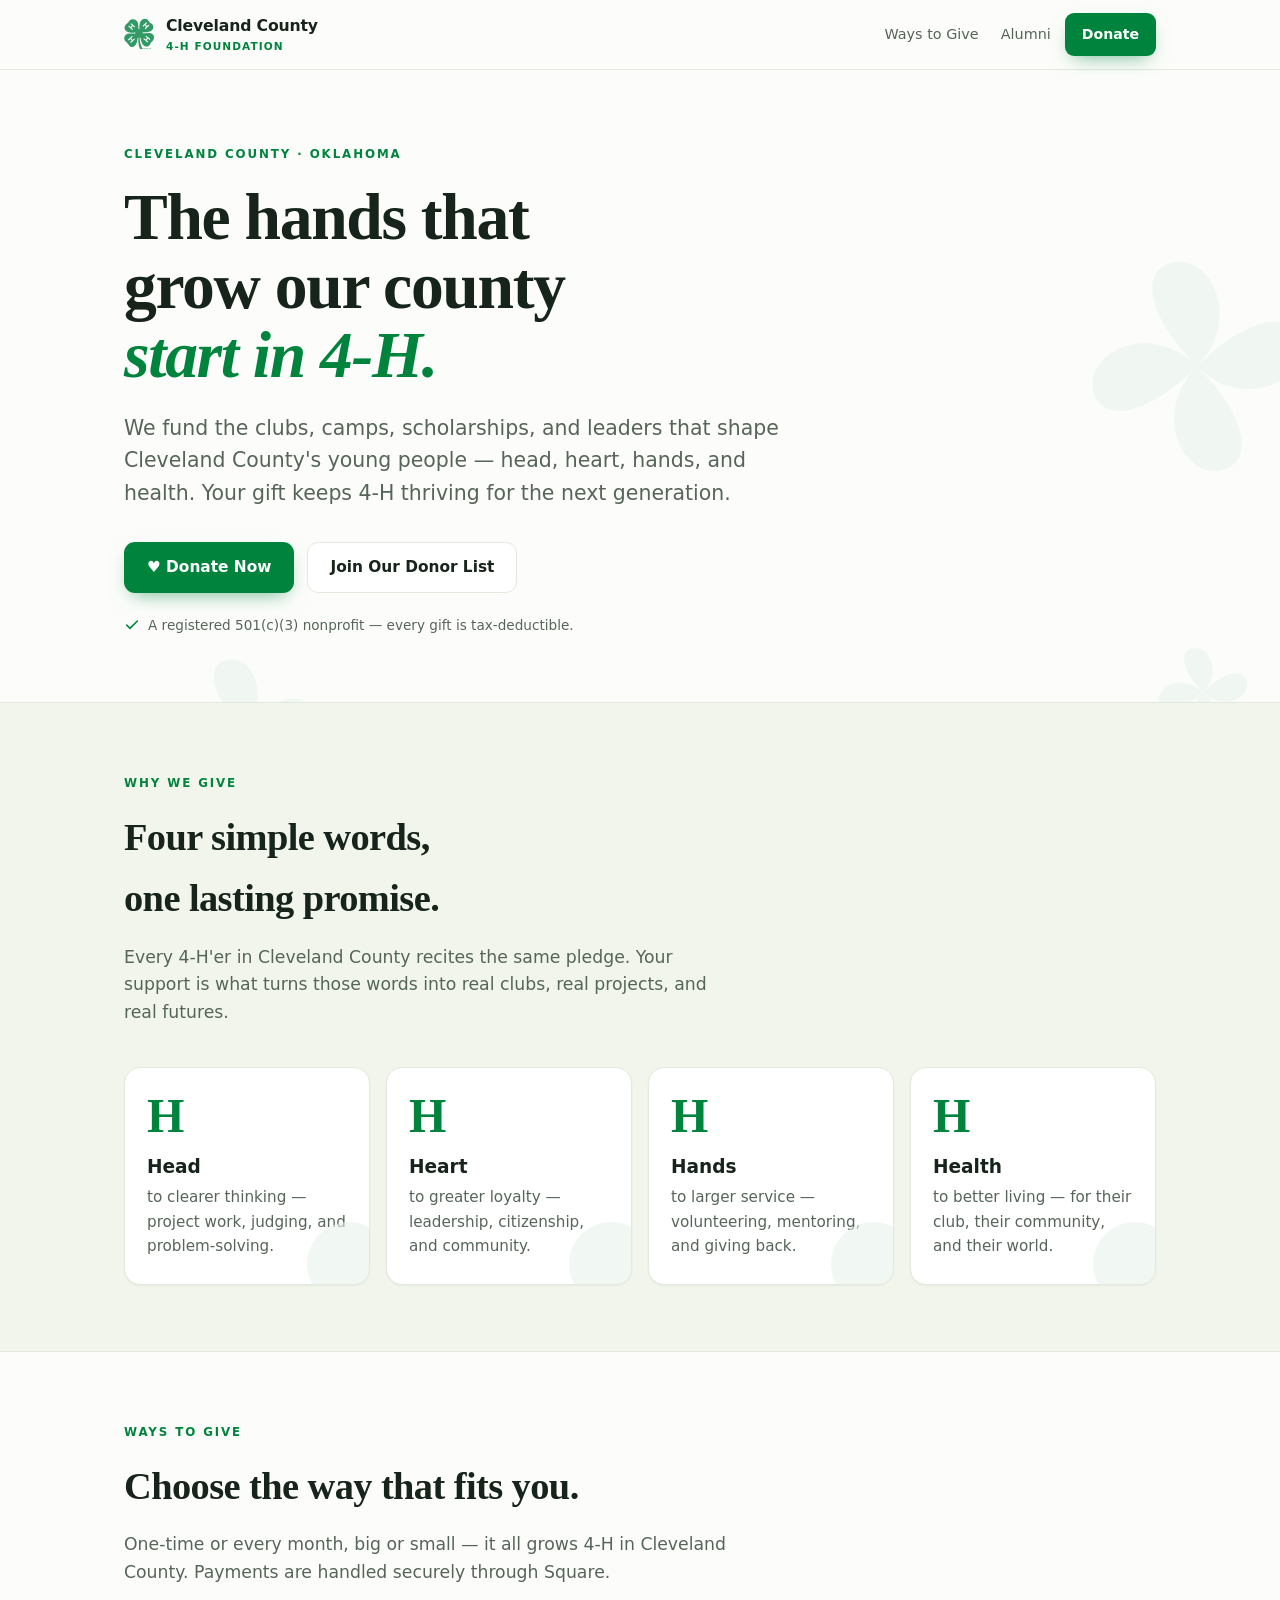
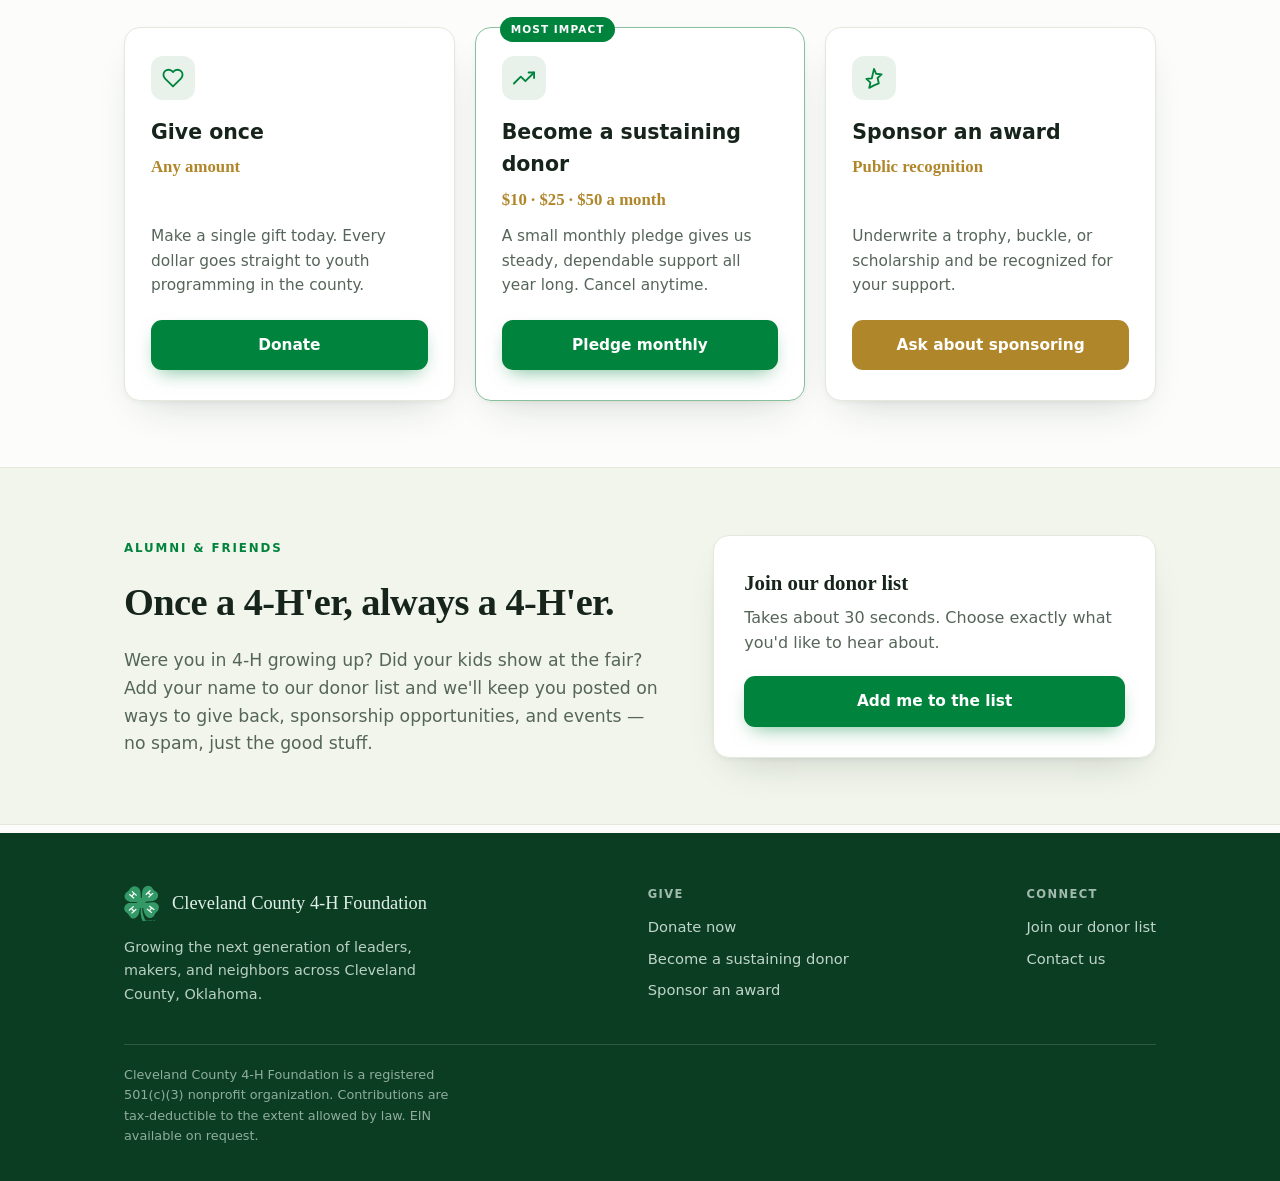
==== commit fcd8de1d: "Fix mobile hero: restore side padding, tighten spacing, stack CTAs The .hero-in padding was overridi" ====
--- a/index.html
+++ b/index.html
@@ -122,7 +122,7 @@
   /* Hero */
   header.hero { position: relative; overflow: hidden; }
   .hero-bg { position: absolute; inset: 0; z-index: 0; pointer-events: none; }
-  .hero-in { position: relative; z-index: 1; padding: 74px 0 70px; }
+  .hero-in { position: relative; z-index: 1; padding: 70px 24px 66px; }
   .hero h1 {
     font-weight: 600; letter-spacing: -.02em; line-height: 1.05;
     font-size: clamp(2.3rem, 6.2vw, 4.1rem); margin: 18px 0 0; max-width: 15ch; text-wrap: balance;
@@ -215,6 +215,13 @@
     .give-grid { grid-template-columns: 1fr; }
     .split { grid-template-columns: 1fr; gap: 28px; }
     .nav-links { display: none; }
+  }
+  @media (max-width: 560px) {
+    .hero-in { padding: 40px 20px 48px; }
+    .hero h1 { font-size: clamp(2rem, 8.6vw, 2.6rem); }
+    .hero .lede { margin-top: 18px; }
+    .hero-cta { margin-top: 26px; }
+    .hero-cta .btn { flex: 1 1 100%; }
   }
   @media (max-width: 460px) {
     .pledge-grid { grid-template-columns: 1fr; }
@@ -310,7 +317,7 @@
       <a href="#give">Ways to Give</a>
       <a href="#connect">Alumni</a>
     </div>
-    <a class="btn primary sm" href="https://checkout.square.site/merchant/MLAEHHASYZ277/checkout/XHMNCW7ZCXHQAW6TO4HHCJDJ" target="_blank" rel="noopener" data-donate>Donate</a>
+    <a class="btn primary sm" href="https://square.link/u/cLgDWcHu" target="_blank" rel="noopener" data-donate>Donate</a>
   </div>
 </nav>
 
@@ -327,7 +334,7 @@
     <h1 class="serif">The hands that grow our county <em>start in 4-H.</em></h1>
     <p class="lede">We fund the clubs, camps, scholarships, and leaders that shape Cleveland County's young people — head, heart, hands, and health. Your gift keeps 4-H thriving for the next generation.</p>
     <div class="hero-cta">
-      <a class="btn primary" href="https://checkout.square.site/merchant/MLAEHHASYZ277/checkout/XHMNCW7ZCXHQAW6TO4HHCJDJ" target="_blank" rel="noopener" data-donate>♥ Donate Now</a>
+      <a class="btn primary" href="https://square.link/u/cLgDWcHu" target="_blank" rel="noopener" data-donate>♥ Donate Now</a>
       <a class="btn ghost" href="#connect" data-join>Join Our Donor List</a>
     </div>
     <div class="trust">
@@ -366,7 +373,7 @@
         <h3>Give once</h3>
         <p class="amt">Any amount</p>
         <p>Make a single gift today. Every dollar goes straight to youth programming in the county.</p>
-        <a class="btn primary" href="https://checkout.square.site/merchant/MLAEHHASYZ277/checkout/XHMNCW7ZCXHQAW6TO4HHCJDJ" target="_blank" rel="noopener" data-donate>Donate</a>
+        <a class="btn primary" href="https://square.link/u/cLgDWcHu" target="_blank" rel="noopener" data-donate>Donate</a>
       </div>
       <div class="give feature">
         <span class="tag">Most impact</span>
@@ -374,7 +381,7 @@
         <h3>Become a sustaining donor</h3>
         <p class="amt">$10 · $25 · $50 a month</p>
         <p>A small monthly pledge gives us steady, dependable support all year long. Cancel anytime.</p>
-        <a class="btn primary" href="https://checkout.square.site/merchant/MLAEHHASYZ277/checkout/XHMNCW7ZCXHQAW6TO4HHCJDJ" target="_blank" rel="noopener" data-donate>Pledge monthly</a>
+        <a class="btn primary" href="https://square.link/u/ti27NcL6" target="_blank" rel="noopener" data-donate>Pledge monthly</a>
       </div>
       <div class="give">
         <div class="ic"><svg width="22" height="22" viewBox="0 0 24 24" fill="none" stroke="currentColor" stroke-width="2"><path d="M12 2l2.4 5.4 5.9.6-4.4 4 1.3 5.8L12 20l-5.2 2.8 1.3-5.8-4.4-4 5.9-.6z" stroke-linecap="round" stroke-linejoin="round"/></svg></div>
@@ -416,7 +423,7 @@
       </div>
       <div class="foot-col">
         <h4>Give</h4>
-        <a href="https://checkout.square.site/merchant/MLAEHHASYZ277/checkout/XHMNCW7ZCXHQAW6TO4HHCJDJ" target="_blank" rel="noopener" data-donate>Donate now</a>
+        <a href="https://square.link/u/cLgDWcHu" target="_blank" rel="noopener" data-donate>Donate now</a>
         <a href="#give">Become a sustaining donor</a>
         <a href="#give">Sponsor an award</a>
       </div>
